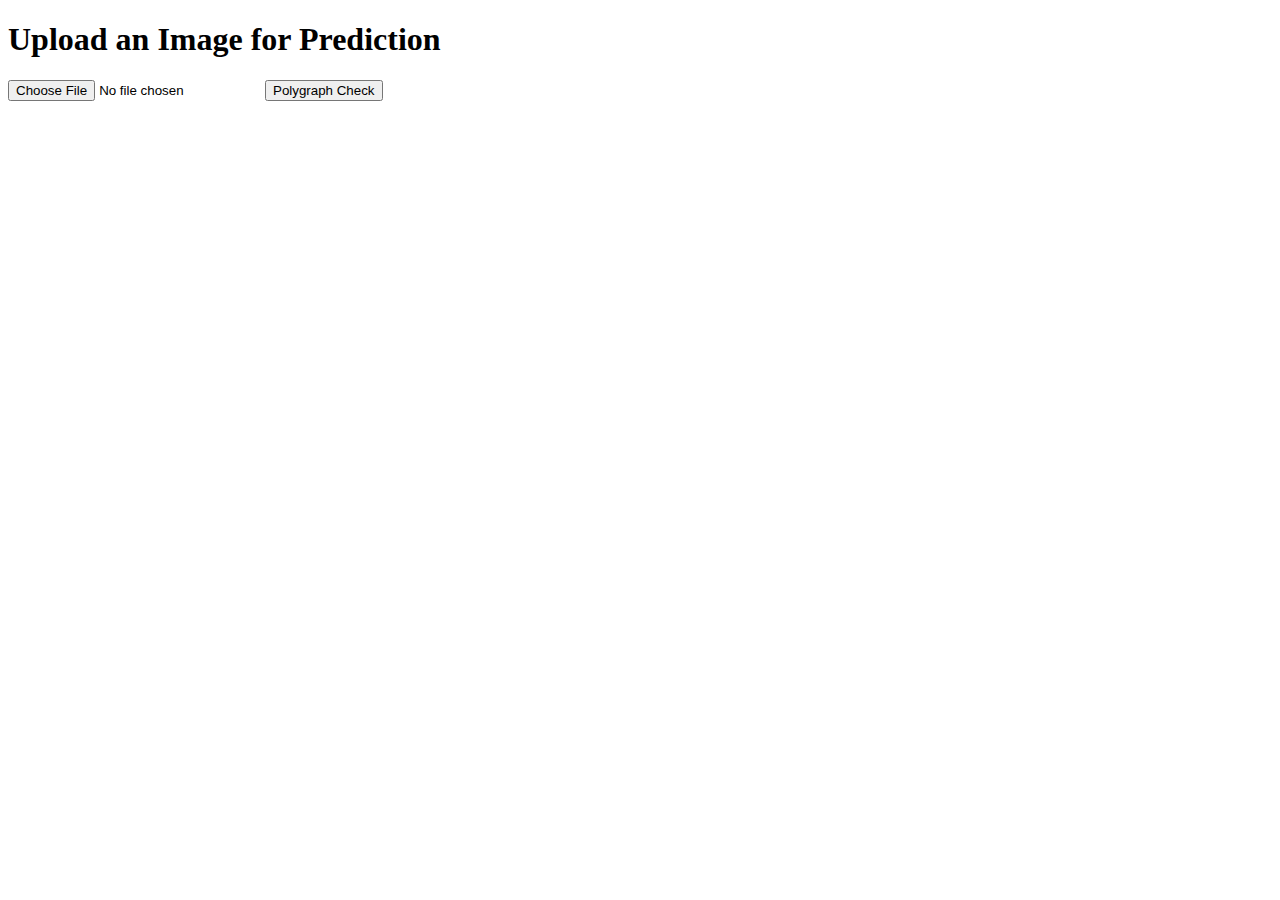
==== index.html @ 5028db4d "Update index.html" ====
<!DOCTYPE html>
<html lang="en">
<head>
<meta charset="UTF-8">
<meta name="viewport" content="width=device-width, initial-scale=1.0">
<title>Upload Image to Custom Vision</title>
</head>
<body>
<h1>Upload an Image for Prediction</h1>
 
<!-- File Input to Browse Image -->
<input type="file" id="imageInput" accept="image/*">
<button id="uploadButton">Polygraph Check</button>
 
<!-- Display the API Response -->
<div id="apiResponse"></div>
 
<script>
    document.getElementById('uploadButton').addEventListener('click', () => {
        const input = document.getElementById('imageInput');
        if (input.files.length === 0) {
            alert("Please select an image");
            return;
        }
 
        const file = input.files[0];
 
 
        // Replace these placeholders with your Custom Vision details
        const predictionEndpoint = 'https://polygraphaimodel-prediction.cognitiveservices.azure.com/customvision/v3.0/Prediction/ce06add1-915d-4544-bf9e-b53dbb56c815/classify/iterations/Iteration2/image';
        const predictionKey = 'ed1441ab92bb4acbbeda400bd86fdeda';
 
        // Send the image to the Custom Vision Prediction API
        fetch(predictionEndpoint, {
            method: 'POST',
            headers: {
                'Prediction-Key': predictionKey,
                'Content-Type': 'application/octet-stream' // Custom Vision API accepts image files
            },
            body: file
        })
            .then(response => response.json())
            .then(data => {
                // Display the response from Custom Vision
                document.getElementById('apiResponse').innerText = JSON.stringify(data, null, 2);
            })
            .catch(error => {
                // Display error message if something goes wrong
                document.getElementById('apiResponse').innerText = 'Error: ' + error;
            });
    });
</script>
</body>
</html>
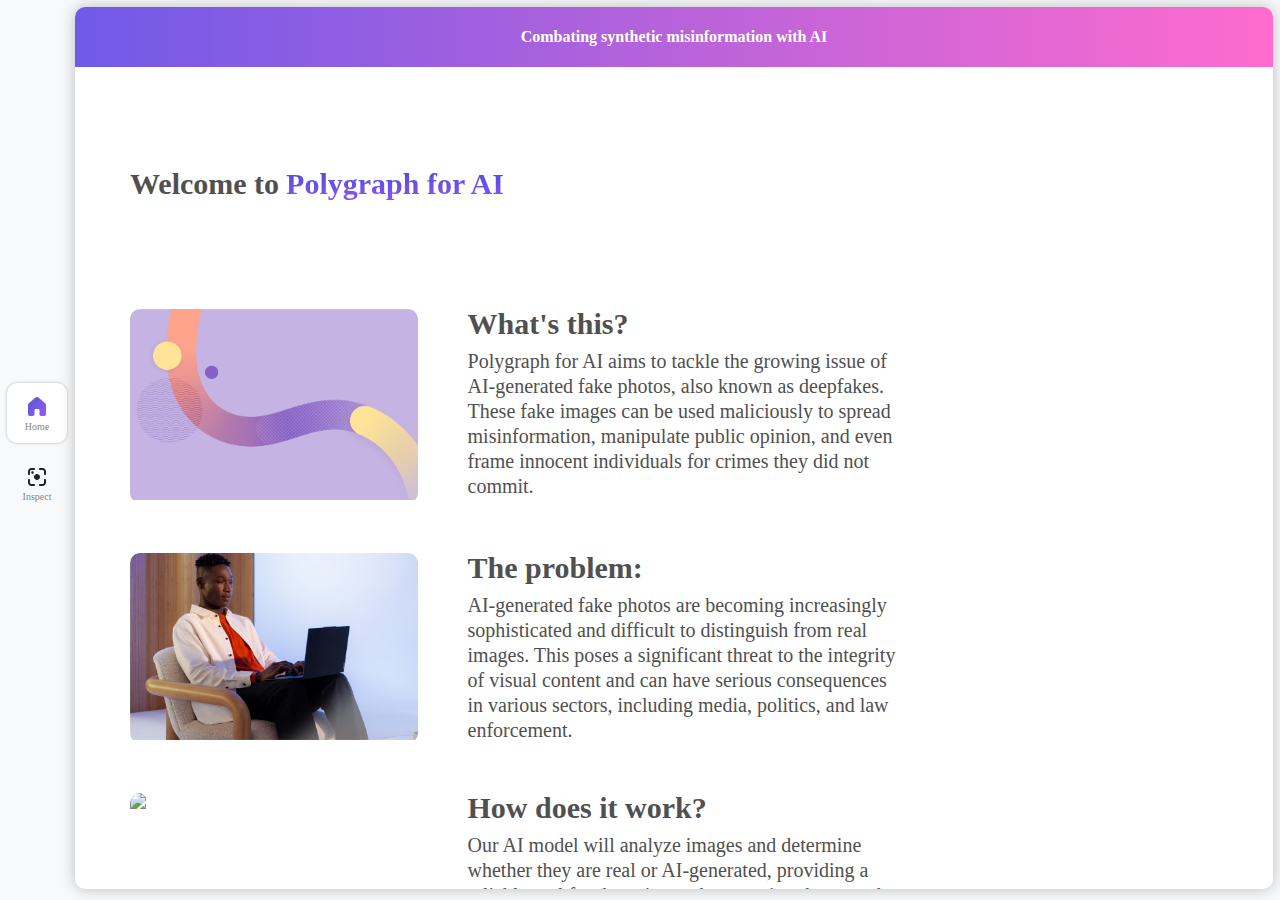
==== commit cc0b3cbc: "renamed home to index" ====
--- a/index.html
+++ b/index.html
@@ -1,54 +1,79 @@
 <!DOCTYPE html>
 <html lang="en">
 <head>
-<meta charset="UTF-8">
-<meta name="viewport" content="width=device-width, initial-scale=1.0">
-<title>Upload Image to Custom Vision</title>
+    <meta charset="UTF-8">
+    <meta name="viewport" content="width=device-width, initial-scale=1.0">
+    <title>Polygraph AI</title>
+    <link rel="stylesheet" href="./css/globals.css">
+    <link rel="stylesheet" href="./css/home.css">
 </head>
 <body>
-<h1>Upload an Image for Prediction</h1>
- 
-<!-- File Input to Browse Image -->
-<input type="file" id="imageInput" accept="image/*">
-<button id="uploadButton">Polygraph Check</button>
- 
-<!-- Display the API Response -->
-<div id="apiResponse"></div>
- 
-<script>
-    document.getElementById('uploadButton').addEventListener('click', () => {
-        const input = document.getElementById('imageInput');
-        if (input.files.length === 0) {
-            alert("Please select an image");
-            return;
-        }
- 
-        const file = input.files[0];
- 
- 
-        // Replace these placeholders with your Custom Vision details
-        const predictionEndpoint = 'https://polygraphaimodel-prediction.cognitiveservices.azure.com/customvision/v3.0/Prediction/ce06add1-915d-4544-bf9e-b53dbb56c815/classify/iterations/Iteration2/image';
-        const predictionKey = 'ed1441ab92bb4acbbeda400bd86fdeda';
- 
-        // Send the image to the Custom Vision Prediction API
-        fetch(predictionEndpoint, {
-            method: 'POST',
-            headers: {
-                'Prediction-Key': predictionKey,
-                'Content-Type': 'application/octet-stream' // Custom Vision API accepts image files
-            },
-            body: file
-        })
-            .then(response => response.json())
-            .then(data => {
-                // Display the response from Custom Vision
-                document.getElementById('apiResponse').innerText = JSON.stringify(data, null, 2);
-            })
-            .catch(error => {
-                // Display error message if something goes wrong
-                document.getElementById('apiResponse').innerText = 'Error: ' + error;
-            });
-    });
-</script>
+    <div class="main-container">
+        <div class="nav-container">
+            <div id="homeBtn" class="nav-item-selected">
+                <svg style="fill:currentColor;" width="24" height="24" viewBox="0 0 24 24" fill="none" xmlns="http://www.w3.org/2000/svg">
+                    <defs>
+                        <linearGradient id="gradient" x1="0%" y1="0%" x2="100%" y2="100%">
+                            <stop offset="0%" style="stop-color:#5559ce;stop-opacity:1" />
+                            <stop offset="100%" style="stop-color:#9559fc;stop-opacity:1" />
+                        </linearGradient>
+                    </defs>
+                    <path style="fill: url(#gradient)" d="M13.4508 2.53318C12.6128 1.82618 11.3872 1.82618 10.5492 2.53318L3.79916 8.22772C3.29241 8.65523 3 9.28447 3 9.94747V19.2526C3 20.2191 3.7835 21.0026 4.75 21.0026H7.75C8.7165 21.0026 9.5 20.2191 9.5 19.2526V15.25C9.5 14.5707 10.0418 14.018 10.7169 14.0004H13.2831C13.9582 14.018 14.5 14.5707 14.5 15.25V19.2526C14.5 20.2191 15.2835 21.0026 16.25 21.0026H19.25C20.2165 21.0026 21 20.2191 21 19.2526V9.94747C21 9.28447 20.7076 8.65523 20.2008 8.22772L13.4508 2.53318Z" fill="#212121" />
+                </svg>
+                <h1 class="nav-item-text">Home</h1>
+            </div>
+            <div id="inspectBtn" class="nav-item-unselected">
+                <svg width="24" height="24" viewBox="0 0 24 24" fill="none" xmlns="http://www.w3.org/2000/svg">
+                    <path d="M3 6.5C3 4.567 4.567 3 6.5 3H9C9.55228 3 10 3.44772 10 4C10 4.55228 9.55228 5 9 5H6.5C5.67157 5 5 5.67157 5 6.5V9C5 9.55229 4.55228 10 4 10C3.44772 10 3 9.55229 3 9V6.5ZM21 17.5C21 19.433 19.433 21 17.5 21H15C14.4477 21 14 20.5523 14 20C14 19.4477 14.4477 19 15 19L17.5 19C18.3284 19 19 18.3284 19 17.5V15C19 14.4477 19.4477 14 20 14C20.5523 14 21 14.4477 21 15V17.5ZM21 6.5C21 4.567 19.433 3 17.5 3H15C14.4477 3 14 3.44772 14 4C14 4.55228 14.4477 5 15 5H17.5C18.3284 5 19 5.67157 19 6.5V9C19 9.55228 19.4477 10 20 10C20.5523 10 21 9.55229 21 9V6.5ZM6.5 21C4.567 21 3 19.433 3 17.5V15C3 14.4477 3.44772 14 4 14C4.55229 14 5 14.4477 5 15L5 17.5C5 18.3284 5.67157 19 6.5 19H9C9.55229 19 10 19.4477 10 20C10 20.5523 9.55228 21 9 21H6.5ZM12 15C13.6569 15 15 13.6569 15 12C15 10.3431 13.6569 9 12 9C10.3431 9 9 10.3431 9 12C9 13.6569 10.3431 15 12 15ZM7.5 8.75C8.19036 8.75 8.75 8.19036 8.75 7.5C8.75 6.80964 8.19036 6.25 7.5 6.25C6.80964 6.25 6.25 6.80964 6.25 7.5C6.25 8.19036 6.80964 8.75 7.5 8.75Z" fill="#212121" />
+                </svg>
+                <h1 class="nav-item-text">Inspect</h1>
+            </div>
+        </div>
+        <div class="content-container">
+            <div class="header-bar">
+                <h3 class="header-bar-text">Combating synthetic misinformation with AI</h3>
+            </div>
+            <div style="width: 100%; height: 100px;"></div>
+            <div class="body-content">
+                <div class="welcome-container">
+                    <h3 class="welcome-text">Welcome to</h3>
+                    <h3 class="welcome-text" id="application-name">Polygraph for AI</h3>
+                </div>
+                <div style="width: 100%; height: 100px;"></div>
+                <div class="info-parent-container">
+                    <div class="info-container">
+                        <div class="info-image-container">
+                            <img style="width: 100%; object-fit: cover;" src="./assets/MS-Solution-3-lavender.jpg">
+                        </div>
+                        <div class="info-text-container">
+                            <h1 class="info-text-title">What's this?</h1>
+                            <p class="info-text-desc">Polygraph for AI aims to tackle the growing issue of AI-generated fake photos, also known as deepfakes. These fake images can be used maliciously to spread misinformation, manipulate public opinion, and even frame innocent individuals for crimes they did not commit.</p>
+                        </div>
+                    </div>
+                    <div class="info-container">
+                        <div class="info-image-container">
+                            <img style="width: 100%; object-fit: cover;" src="./assets/WIN24-Copilot+PC-Photography-0369-Gradient.jpg">
+                        </div>
+                        <div class="info-text-container">
+                            <h1 class="info-text-title">The problem:</h1>
+                            <p class="info-text-desc">AI-generated fake photos are becoming increasingly sophisticated and difficult to distinguish from real images. This poses a significant threat to the integrity of visual content and can have serious consequences in various sectors, including media, politics, and law enforcement.</p>
+                        </div>
+                    </div>
+                    <div class="info-container">
+                        <div class="info-image-container">
+                            <img style="width: 100%; object-fit: cover;" src="./assets/WIN24-Copilot+PC-Photography-0463-Gradient.jpg">
+                        </div>
+                        <div class="info-text-container">
+                            <h1 class="info-text-title">How does it work?</h1>
+                            <p class="info-text-desc">Our AI model will analyze images and determine whether they are real or AI-generated, providing a reliable tool for detecting and preventing the spread of fake photos. Additionally, this project can be extended in the future to detect other AI-generated fakes, such as videos and voices.</p>
+                        </div>
+                    </div>
+                </div>
+            </div>
+        </div>
+    </div>
+
+
+    <script src="./js/navbar.js"></script>
 </body>
-</html>
+</html>--- a/css/globals.css
+++ b/css/globals.css
@@ -0,0 +1,85 @@
+html, body, div, span, applet, object, iframe,
+h1, h2, h3, h4, h5, h6, p, blockquote, pre,
+a, abbr, acronym, address, big, cite, code,
+del, dfn, em, img, ins, kbd, q, s, samp,
+small, strike, strong, sub, sup, tt, var,
+b, u, i, center,
+dl, dt, dd, ol, ul, li,
+fieldset, form, label, legend,
+table, caption, tbody, tfoot, thead, tr, th, td,
+article, aside, canvas, details, embed, 
+figure, figcaption, footer, header, hgroup, 
+menu, nav, output, ruby, section, summary,
+time, mark, audio, video {
+	margin: 0;
+	padding: 0;
+	border: 0;
+	font-size: 100%;
+	font: inherit;
+	vertical-align: baseline;
+}
+/* HTML5 display-role reset for older browsers */
+article, aside, details, figcaption, figure, 
+footer, header, hgroup, menu, nav, section {
+	display: block;
+}
+body {
+	line-height: 1;
+}
+ol, ul {
+	list-style: none;
+}
+blockquote, q {
+	quotes: none;
+}
+blockquote:before, blockquote:after,
+q:before, q:after {
+	content: '';
+	content: none;
+}
+table {
+	border-collapse: collapse;
+	border-spacing: 0;
+}
+
+/*
+Explicitly define a Segoe UI font-family so that we can assign Segoe UI 
+Semilight to an appropriate font-weight.
+*/
+@font-face {
+    font-family: "Segoe UI";
+    font-weight: 200;
+    src: local("Segoe UI Light");
+}
+@font-face {
+    font-family: "Segoe UI";
+    font-weight: 300;
+    src: local("Segoe UI Semilight");
+}
+@font-face {
+    font-family: "Segoe UI";
+    font-weight: 400;
+    src: local("Segoe UI");
+}
+@font-face {
+    font-family: "Segoe UI";
+    font-weight: 600;
+    src: local("Segoe UI Semibold");
+}
+@font-face {
+    font-family: "Segoe UI";
+    font-weight: 700;
+    src: local("Segoe UI Bold");
+}
+@font-face {
+    font-family: "Segoe UI";
+    font-style: italic;
+    font-weight: 400;
+    src: local("Segoe UI Italic");
+}
+@font-face {
+    font-family: "Segoe UI";
+    font-style: italic;
+    font-weight: 700;
+    src: local("Segoe UI Bold Italic");
+}--- a/css/home.css
+++ b/css/home.css
@@ -0,0 +1,168 @@
+body{
+    overflow-x: hidden;
+    padding: 7px;
+    background-color: #f8f9fb;
+}
+
+.main-container{
+    display: flex;
+    flex-direction: row;
+    gap: 8px;
+}
+
+.content-container{
+    display: flex;
+    flex-direction: column;
+    align-items: flex-start;
+    justify-content: flex-start;
+    flex: 1 1 auto;
+    height: 98vh;
+    border-radius: 10px;
+    background-color: white;
+    box-shadow: 0px 0px 15px rgb(188, 188, 188);
+}
+
+.nav-container{
+    width: 80px;
+    background-color: #f8f9fb;
+    border-radius: 10px;
+    display: flex;
+    flex-direction: column;
+    justify-content: center;
+    align-items: center;
+    gap: 10px;
+}
+
+.nav-item-unselected{
+    width: 60px;
+    height: 60px;
+    display: flex;
+    justify-content: center;
+    align-items: center;
+    flex-direction: column;
+    gap: 3px;
+    border-radius: 10px;
+    transition: background-color 250ms;
+}
+
+.nav-item-selected{
+    width: 60px;
+    height: 60px;
+    border-radius: 10px;
+    box-shadow: 0 0 3px rgb(178, 178, 178);
+    background-color: white;
+    display: flex;
+    justify-content: center;
+    align-items: center;
+    flex-direction: column;
+    gap: 3px;
+}
+
+
+.nav-item-text{
+    font-family: 'Segoe UI';
+    font-weight: 400;
+    font-size: 10px;
+    color: #868788;
+}
+
+.header-bar{
+    background: rgb(112,90,232);
+    background: linear-gradient(90deg, rgba(112,90,232,1) 0%, rgba(255,107,206,1) 100%);
+    width: 100%;
+    flex: 1 0 60px;
+    border-top-left-radius: 10px;
+    border-top-right-radius: 10px;
+    display: flex;
+    justify-content: center;
+    align-items: center;
+}
+
+.header-bar-text{
+    font-family: 'Segoe UI';
+    font-weight: 600;
+    font-size: 16px;
+    color: white;
+}
+
+.body-content{
+    width: 100%;
+    flex: 1 1 auto;
+    padding: 15px;
+    overflow-y: scroll;
+    overflow-x: hidden;
+}
+
+.welcome-container{
+    display: flex;
+    flex-direction: row;
+    gap: 7px;
+    height: 40px;
+    padding-left: 40px;
+}
+
+.welcome-text{
+    font-family: 'Segoe UI';
+    font-weight: 800;
+    font-size: 30px;
+    color: #505050;
+}
+
+#application-name{
+    background: linear-gradient(#494ddb, #9c57fb);
+    -webkit-background-clip: text;
+            background-clip: text;
+    -webkit-text-fill-color: transparent;
+}
+
+.info-parent-container{
+    display: flex;
+    flex-direction: column;
+    padding-left: 40px;
+    width: 100%;
+    gap: 50px;
+}
+
+.info-container{
+    width: 80%;
+    display: flex;
+    flex-direction: row;
+    gap: 50px;
+}
+
+.info-image-container{
+    flex: 1 0 30%;
+    overflow: hidden;
+    border-radius: 10px;
+}
+
+.info-text-container{
+    flex: 1 1 auto;
+    height: 100%;
+    display: flex;
+    flex-direction: column;
+    gap: 10px;
+}
+
+.info-text-title{
+    font-family: 'Segoe UI';
+    font-weight: 700;
+    font-size: 30px;
+    color: #505050;
+}
+
+.info-text-desc{
+    width: 70%;
+    font-family: 'Segoe UI';
+    font-weight: 500;
+    font-size: 20px;
+    color: #505050;
+    line-height: 25px;
+}
+
+
+.nav-item-unselected:hover{
+    background-color: #842dfd31;
+    cursor: pointer;
+}
+
